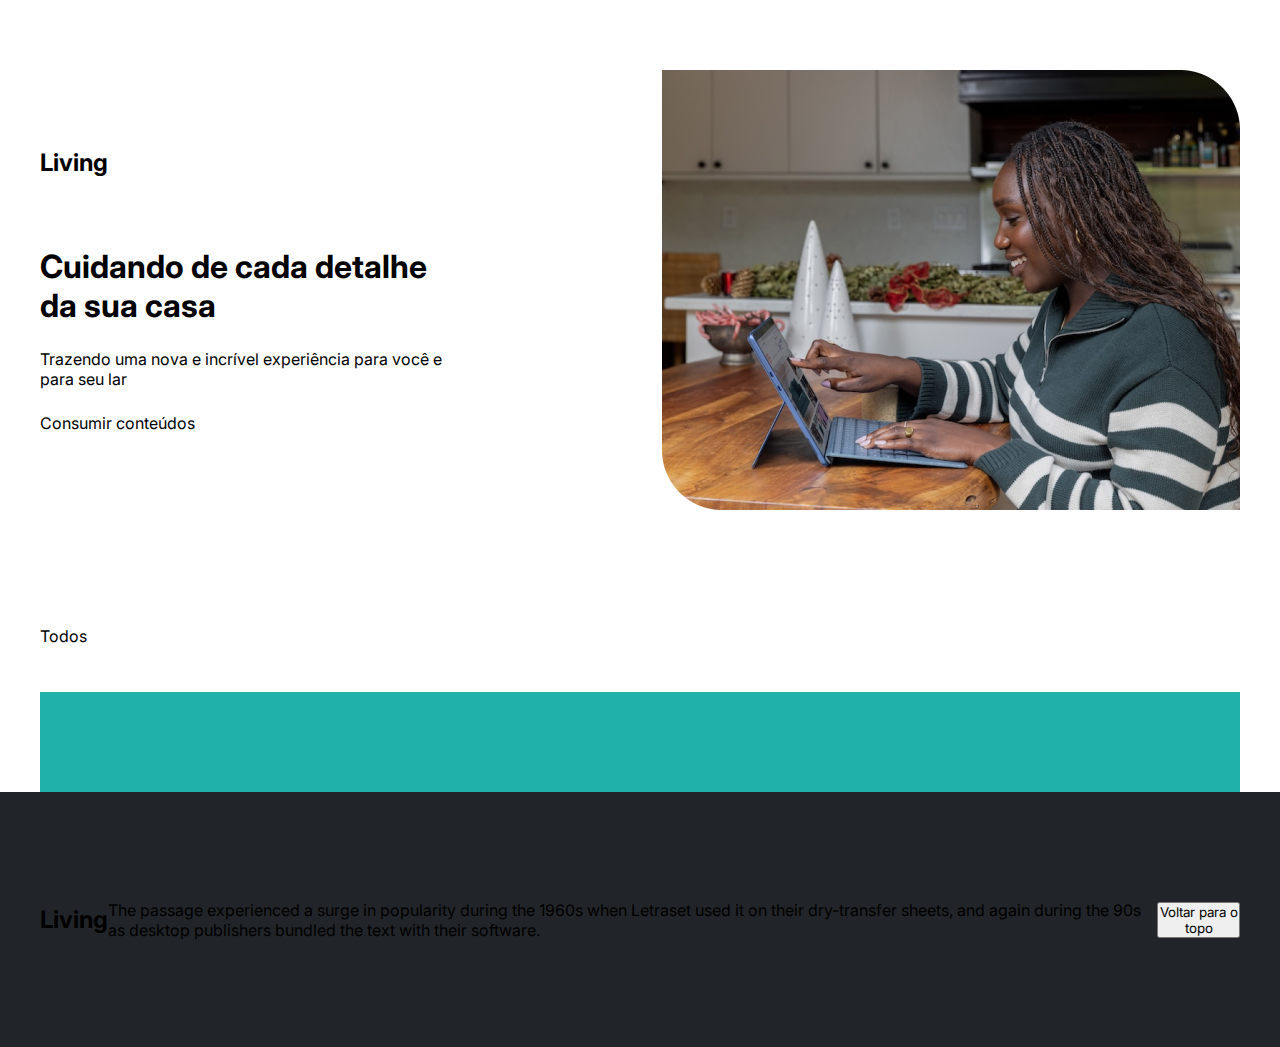
==== src/pages/home/index.html @ 44ef0538 "feat: styleHomePage" ====
<!DOCTYPE html>
<html lang="pt-br">
<head>
    <meta charset="UTF-8">
    <meta http-equiv="X-UA-Compatible" content="IE=edge">
    <meta name="viewport" content="width=device-width, initial-scale=1.0">
    <title>Living</title>
    <link rel="stylesheet" href="/src/styles/globalStyles.css">
    <link rel="stylesheet" href="index.css">
</head>
<body>
    <header class="container container-header">
        <section class="section-header-logo">
            <div class="container-logo">
                <h2>Living</h2>
            </div>
            <div class="container-slogan">
                <h1>Cuidando de cada detalhe da sua casa</h1>
                <span>
                    Trazendo uma nova e incrível experiência para você e para seu lar
                </span>
                <span>
                    Consumir conteúdos
                </span>
            </div>
        </section>
        <img class="img-header" src="/src/assets/img/img-header.png" alt="imagem do cabeçalho">
    </header>
    <main class="container">
        <nav class="container-nav-category">
            <ul class="list-category">
                <li>Todos</li>
            </ul>
        </nav>
        <ul class="list-news">

            <div class="container-observer"></div>
        </ul>
    </main>
    <footer class="container-footer">
        <div class="container container-footer-infor">
            <div class="container-logo">
                <h2>Living</h2>
            </div>
            <span>
                The passage experienced a surge in popularity during the 1960s when Letraset used it on their dry-transfer sheets, and again during the 90s as desktop publishers bundled the text with their software.
            </span>
            <button class="button-back-to-top">Voltar para o topo</button>
        </div>
    </footer>

    <script type="module" src="/src/pages/home/index.js"></script>
</body>
</html>
---- src/styles/globalStyles.css ----
@import url('https://fonts.googleapis.com/css2?family=Inter:wght@400;500;600;700;800;900&family=Nunito:wght@600;700&display=swap');

* {
  box-sizing: border-box;
  margin: 0;
  padding: 0;
  text-decoration: none;
  list-style: none;
  font-family: "Inter", sans-serif;
}

:root {
  --color-grey-100: #212529;
  --color-grey-200: #495057;
  --color-grey-300: #808387;
  --color-grey-400: #dee2e6;
  --color-grey-500: #e9ecef;
  --color-grey-600: #f1f3f5;
  --color-grey-700: #f8f9fa;
  --color-brand-100: #087f5b;
  --color-brand-200: #099268;
  --font-size-1: 2.5rem;
  --font-size-2: 1.75rem;
  --font-size-3: 1.25rem;
  --font-size-4: 1rem;
}


.container {
  margin: 0 auto;
  max-width: 1200px;
}
---- src/pages/home/index.css ----
/* style header */
.container-header {
    display: flex;
    align-items: center;
    justify-content: space-between;
    padding: 4.688rem 0;
    height: 36.25rem;
}

.section-header-logo {
    display: flex;
    flex-direction: column;
    justify-content: center;
    gap: 4.375rem;
}

.container-slogan {
    display: flex;
    flex-direction: column;
    gap: 1.5rem;
    width: 26.875rem;
}


/* style main */
.container-nav-category {
    margin: 2.875rem 0;
}

.list-category {
    display: flex;
    gap: 1.25rem;
}

.list-news {
    display: flex;
    gap: 2.75rem;
    flex-wrap: wrap;
}

.container-observer {
    background-color: lightseagreen;
    width: 100%;
    height: 100px;
}

/* style footer */
.container-footer {
    height: 15.938rem;
    background-color: var(--color-grey-100);
}

.container-footer-infor {
    display: flex;
    align-items: center;
    justify-content: space-between;
    height: 100%;
}
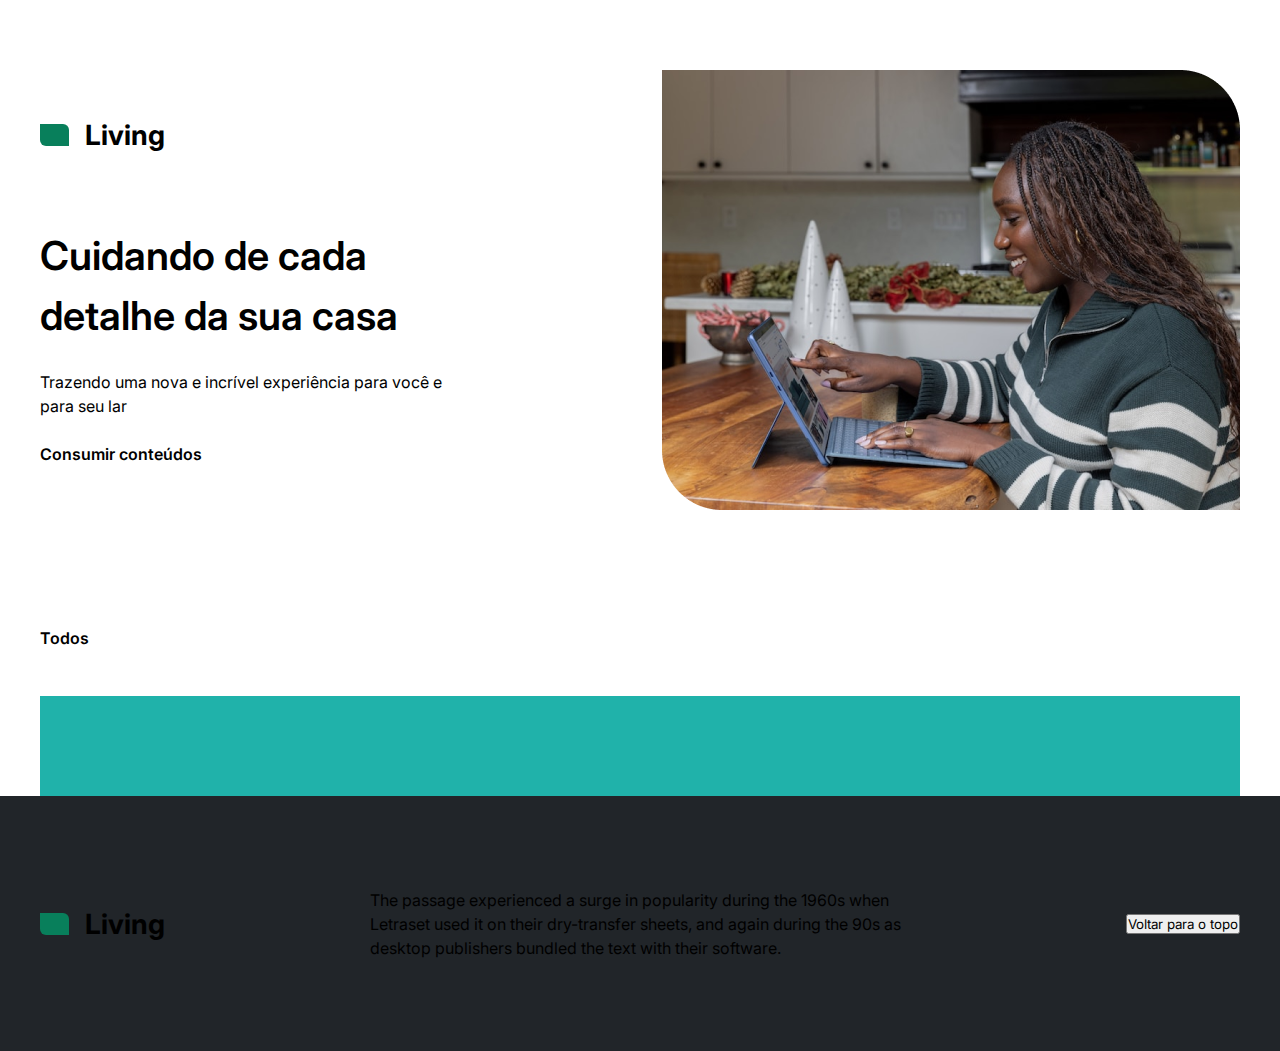
==== commit 515d251c: "feat: style texts" ====
--- a/src/pages/home/index.html
+++ b/src/pages/home/index.html
@@ -6,20 +6,23 @@
     <meta name="viewport" content="width=device-width, initial-scale=1.0">
     <title>Living</title>
     <link rel="stylesheet" href="/src/styles/globalStyles.css">
+    <link rel="stylesheet" href="/src/styles/texts.css">
+    <link rel="stylesheet" href="/src/styles/cards.css">
     <link rel="stylesheet" href="index.css">
 </head>
 <body>
     <header class="container container-header">
         <section class="section-header-logo">
             <div class="container-logo">
-                <h2>Living</h2>
+                <div class="logo"></div>
+                <h2 class="font-2-bold">Living</h2>
             </div>
             <div class="container-slogan">
-                <h1>Cuidando de cada detalhe da sua casa</h1>
-                <span>
+                <h1 class="font-1-semibold">Cuidando de cada <span class="">detalhe</span> da sua casa</h1>
+                <span class="font-4-regular">
                     Trazendo uma nova e incrível experiência para você e para seu lar
                 </span>
-                <span>
+                <span class="font-4-semibold">
                     Consumir conteúdos
                 </span>
             </div>
@@ -29,7 +32,7 @@
     <main class="container">
         <nav class="container-nav-category">
             <ul class="list-category">
-                <li>Todos</li>
+                <li class="font-4-semibold">Todos</li>
             </ul>
         </nav>
         <ul class="list-news">
@@ -40,9 +43,10 @@
     <footer class="container-footer">
         <div class="container container-footer-infor">
             <div class="container-logo">
-                <h2>Living</h2>
+                <div class="logo"></div>
+                <h2 class="font-2-bold">Living</h2>
             </div>
-            <span>
+            <span class="font-4-regular">
                 The passage experienced a surge in popularity during the 1960s when Letraset used it on their dry-transfer sheets, and again during the 90s as desktop publishers bundled the text with their software.
             </span>
             <button class="button-back-to-top">Voltar para o topo</button>
--- a/src/styles/globalStyles.css
+++ b/src/styles/globalStyles.css
@@ -19,6 +19,7 @@
   --color-grey-700: #f8f9fa;
   --color-brand-100: #087f5b;
   --color-brand-200: #099268;
+
   --font-size-1: 2.5rem;
   --font-size-2: 1.75rem;
   --font-size-3: 1.25rem;
@@ -29,4 +30,17 @@
 .container {
   margin: 0 auto;
   max-width: 1200px;
+}
+
+.container-logo {
+  display: flex;
+  align-items: center;
+  gap: 1rem;
+}
+
+.logo {
+  width: 29px;
+  height: 22px;
+  border-radius: 0 0.375rem;
+  background-color: var(--color-brand-100);
 }--- a/src/styles/texts.css
+++ b/src/styles/texts.css
@@ -0,0 +1,29 @@
+.font-1-semibold {
+    font-size: var(--font-size-1);
+    font-weight: 600;
+    line-height: 150%;
+}
+
+.font-2-bold {
+    font-size: var(--font-size-2);
+    font-weight: 700;
+    line-height: 150%;  
+}
+
+.font-3-semibold {
+    font-size: var(--font-size-3);
+    font-weight: 600;
+    line-height: 150%;
+}
+
+.font-4-semibold {
+    font-size: var(--font-size-4);
+    font-weight: 600;
+    line-height: 150%;
+}
+
+.font-4-regular {
+    font-size: var(--font-size-4);
+    font-weight: 400;
+    line-height: 150%;
+}
--- a/src/styles/cards.css
+++ b/src/styles/cards.css
@@ -0,0 +1,27 @@
+.card {
+    height: 26.25rem;
+    width: 34.25rem;
+    display: flex;
+    flex-direction: column;
+    gap: 1.5rem;
+}
+
+.container-img-card{
+    width: 100%;
+    height: 10.75rem;
+    overflow: hidden;
+}
+
+.container-img-card > img {
+    width: 100%;
+    height: 100%;
+    object-fit: cover;
+}
+
+.container-info-card {
+    display: flex;
+    flex-direction: column;
+    justify-content: space-between;
+    gap: 1rem;
+    height: 10.75rem;
+}--- a/src/pages/home/index.css
+++ b/src/pages/home/index.css
@@ -55,4 +55,8 @@
     align-items: center;
     justify-content: space-between;
     height: 100%;
+}
+
+.container-footer-infor > span {
+    width: 551px;
 }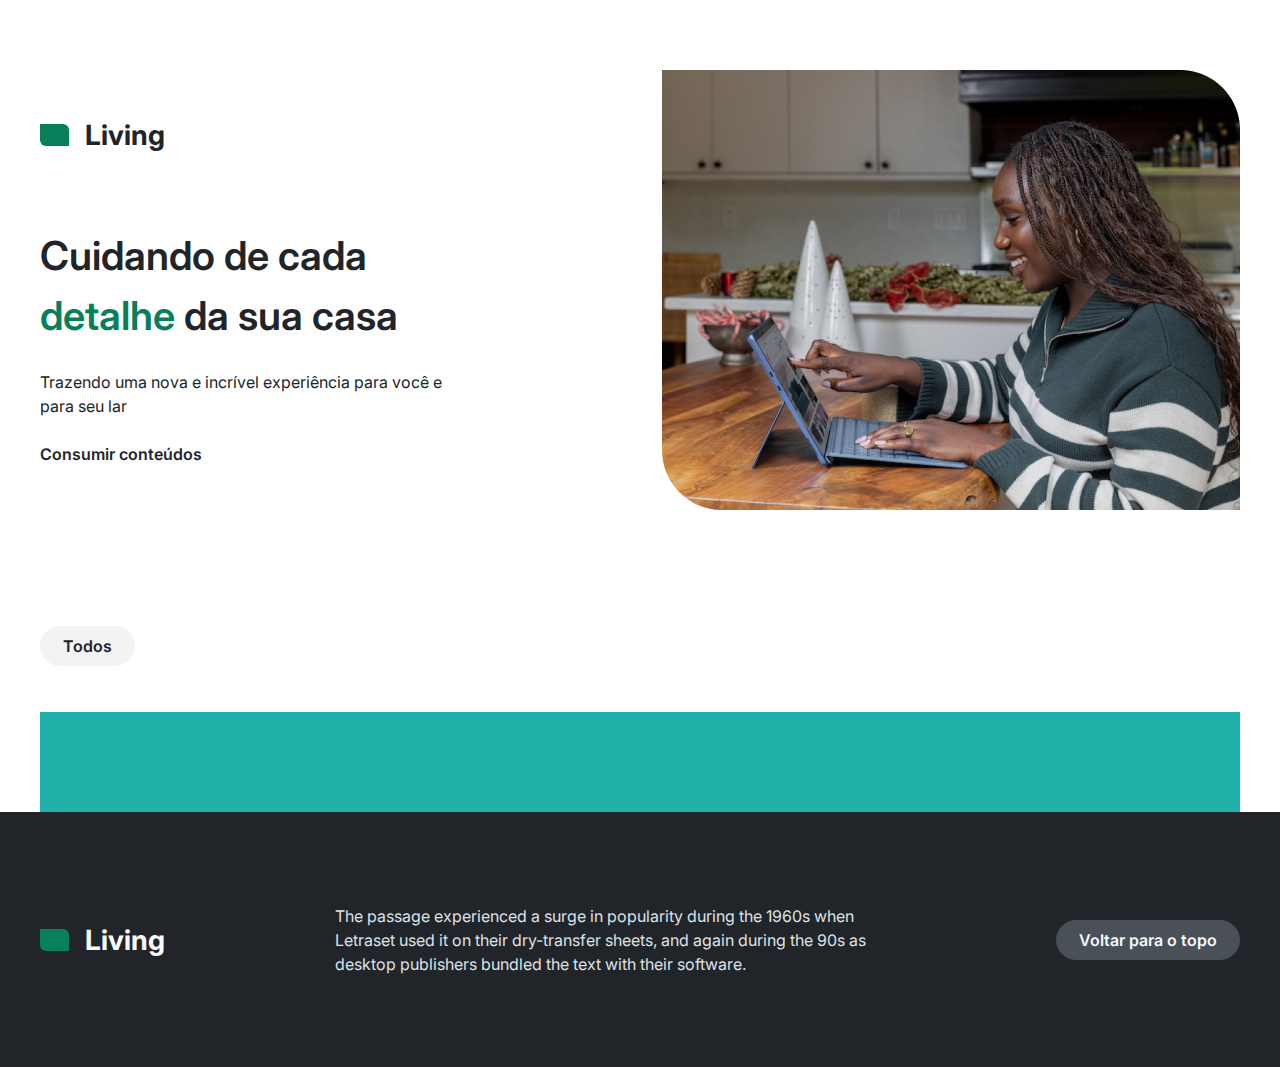
==== commit 60b84f29: "feat: style buttons" ====
--- a/src/pages/home/index.html
+++ b/src/pages/home/index.html
@@ -7,6 +7,8 @@
     <title>Living</title>
     <link rel="stylesheet" href="/src/styles/globalStyles.css">
     <link rel="stylesheet" href="/src/styles/texts.css">
+    <link rel="stylesheet" href="/src/styles/colors.css">
+    <link rel="stylesheet" href="/src/styles/buttons.css">
     <link rel="stylesheet" href="/src/styles/cards.css">
     <link rel="stylesheet" href="index.css">
 </head>
@@ -18,7 +20,7 @@
                 <h2 class="font-2-bold">Living</h2>
             </div>
             <div class="container-slogan">
-                <h1 class="font-1-semibold">Cuidando de cada <span class="">detalhe</span> da sua casa</h1>
+                <h1 class="font-1-semibold">Cuidando de cada <span class="green">detalhe</span> da sua casa</h1>
                 <span class="font-4-regular">
                     Trazendo uma nova e incrível experiência para você e para seu lar
                 </span>
@@ -32,7 +34,7 @@
     <main class="container">
         <nav class="container-nav-category">
             <ul class="list-category">
-                <li class="font-4-semibold">Todos</li>
+                <li class="font-4-semibold button-primary button-category-default gray-2">Todos</li>
             </ul>
         </nav>
         <ul class="list-news">
@@ -44,12 +46,12 @@
         <div class="container container-footer-infor">
             <div class="container-logo">
                 <div class="logo"></div>
-                <h2 class="font-2-bold">Living</h2>
+                <h2 class="font-2-bold white">Living</h2>
             </div>
-            <span class="font-4-regular">
+            <span class="font-4-regular grey-4">
                 The passage experienced a surge in popularity during the 1960s when Letraset used it on their dry-transfer sheets, and again during the 90s as desktop publishers bundled the text with their software.
             </span>
-            <button class="button-back-to-top">Voltar para o topo</button>
+            <button class="button-primary button-back-to-top font-4-semibold white">Voltar para o topo</button>
         </div>
     </footer>
 
--- a/src/styles/globalStyles.css
+++ b/src/styles/globalStyles.css
@@ -7,6 +7,7 @@
   text-decoration: none;
   list-style: none;
   font-family: "Inter", sans-serif;
+  color: var(--color-grey-100);
 }
 
 :root {
--- a/src/styles/colors.css
+++ b/src/styles/colors.css
@@ -0,0 +1,35 @@
+.white {
+    color: var(--color-grey-700);
+}
+
+.green {
+    color: var(--color-brand-100);
+}
+
+.grey-1 {
+    color: var(--color-grey-100);
+}
+
+.grey-2 {
+    color: var(--color-grey-200);
+}
+
+.grey-3 {
+    color: var(--color-grey-300);
+}
+
+.grey-4 {
+    color: var(--color-grey-400);
+}
+
+.grey-5 {
+    color: var(--color-grey-500);
+}
+
+.grey-6 {
+    color: var(--color-grey-600);
+}
+
+.grey-7 {
+    color: var(--color-grey-700);
+}
--- a/src/styles/buttons.css
+++ b/src/styles/buttons.css
@@ -0,0 +1,43 @@
+.link-post {
+    color: var(--color-brand-100);
+    width: 141px;
+    transition: 0.3s ease;
+}
+.link-post:hover {
+    border-bottom: 1px solid var(--color-brand-100);
+}
+
+.button-primary {
+    border-radius: 2rem;
+    padding: 0.438rem 1.375rem;
+    cursor: pointer;
+    transition: 0.3s ease;
+}
+
+.button-back-to-top {
+    background-color: var(--color-grey-200);
+    border: 1px solid var(--color-grey-200);
+}
+.button-back-to-top:hover {
+    background-color: var(--color-grey-300);
+    border: 1px solid var(--color-grey-300);
+    scale: 1.1;
+}
+
+.button-category-green {
+    background-color: var(--color-brand-100);
+    border: 1px solid var(--color-brand-100);
+}
+.button-category-green:hover {
+    background-color: var(--color-brand-200);
+    border: 1px solid var(--color-brand-200);
+}
+
+.button-category-default {
+    background-color: var(--color-grey-600);
+    border: 1px solid var(--color-grey-600);
+}
+.button-category-default:hover {
+    background-color: var(--color-grey-500);
+    border: 1px solid var(--color-grey-500);
+}
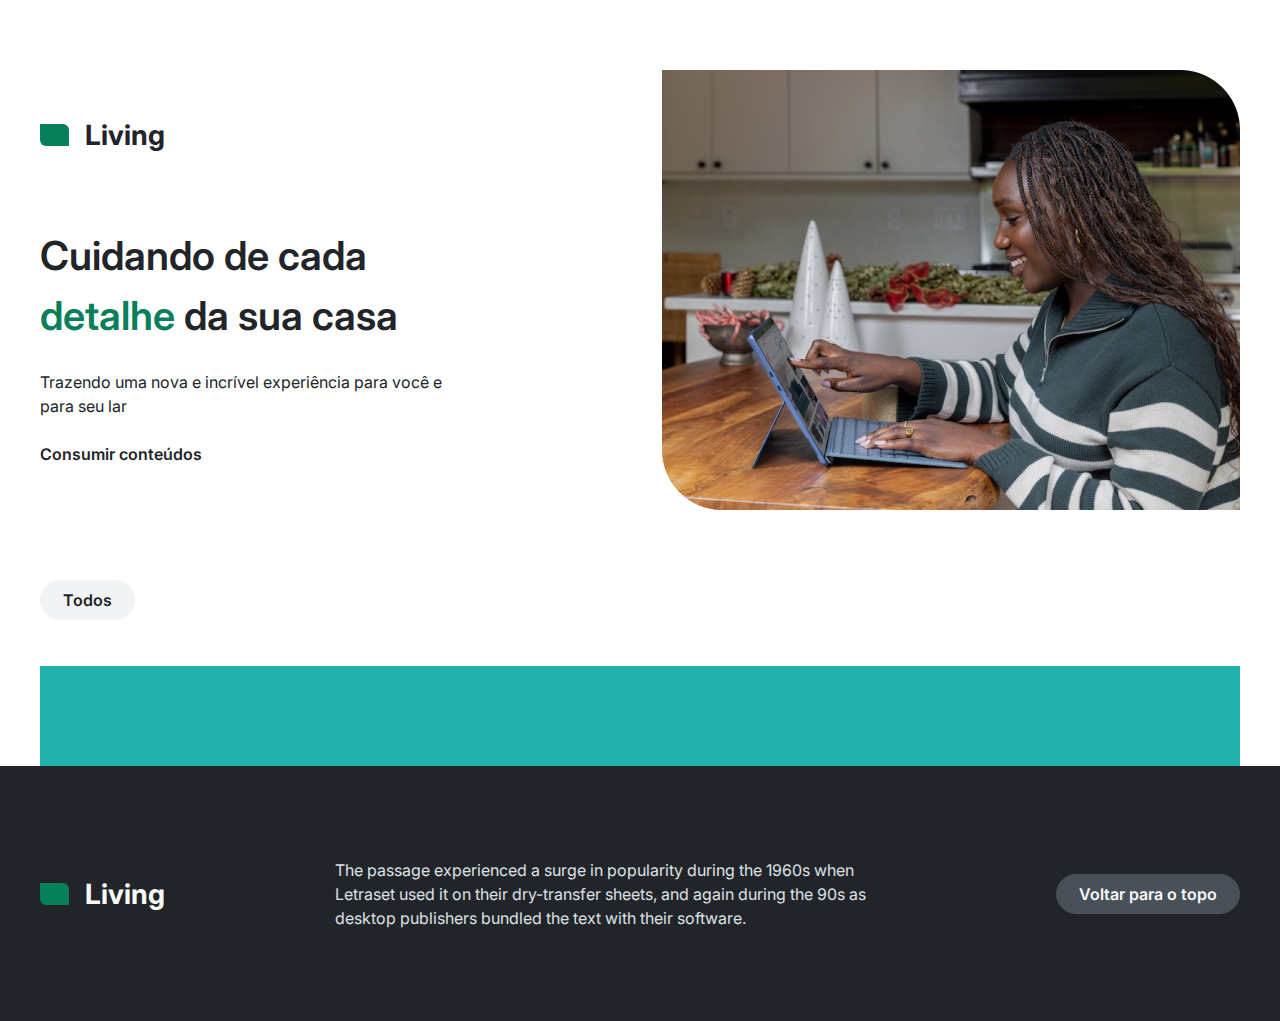
==== commit a439ea9f: "feat: access post" ====
--- a/src/pages/home/index.html
+++ b/src/pages/home/index.html
@@ -51,7 +51,7 @@
             <span class="font-4-regular grey-4">
                 The passage experienced a surge in popularity during the 1960s when Letraset used it on their dry-transfer sheets, and again during the 90s as desktop publishers bundled the text with their software.
             </span>
-            <button class="button-primary button-back-to-top font-4-semibold white">Voltar para o topo</button>
+            <button class="button-primary button-back-to-top font-4-semibold white" id="back-top">Voltar para o topo</button>
         </div>
     </footer>
 
--- a/src/pages/home/index.css
+++ b/src/pages/home/index.css
@@ -24,7 +24,7 @@
 
 /* style main */
 .container-nav-category {
-    margin: 2.875rem 0;
+    margin: 0 0 2.875rem 0;
 }
 
 .list-category {
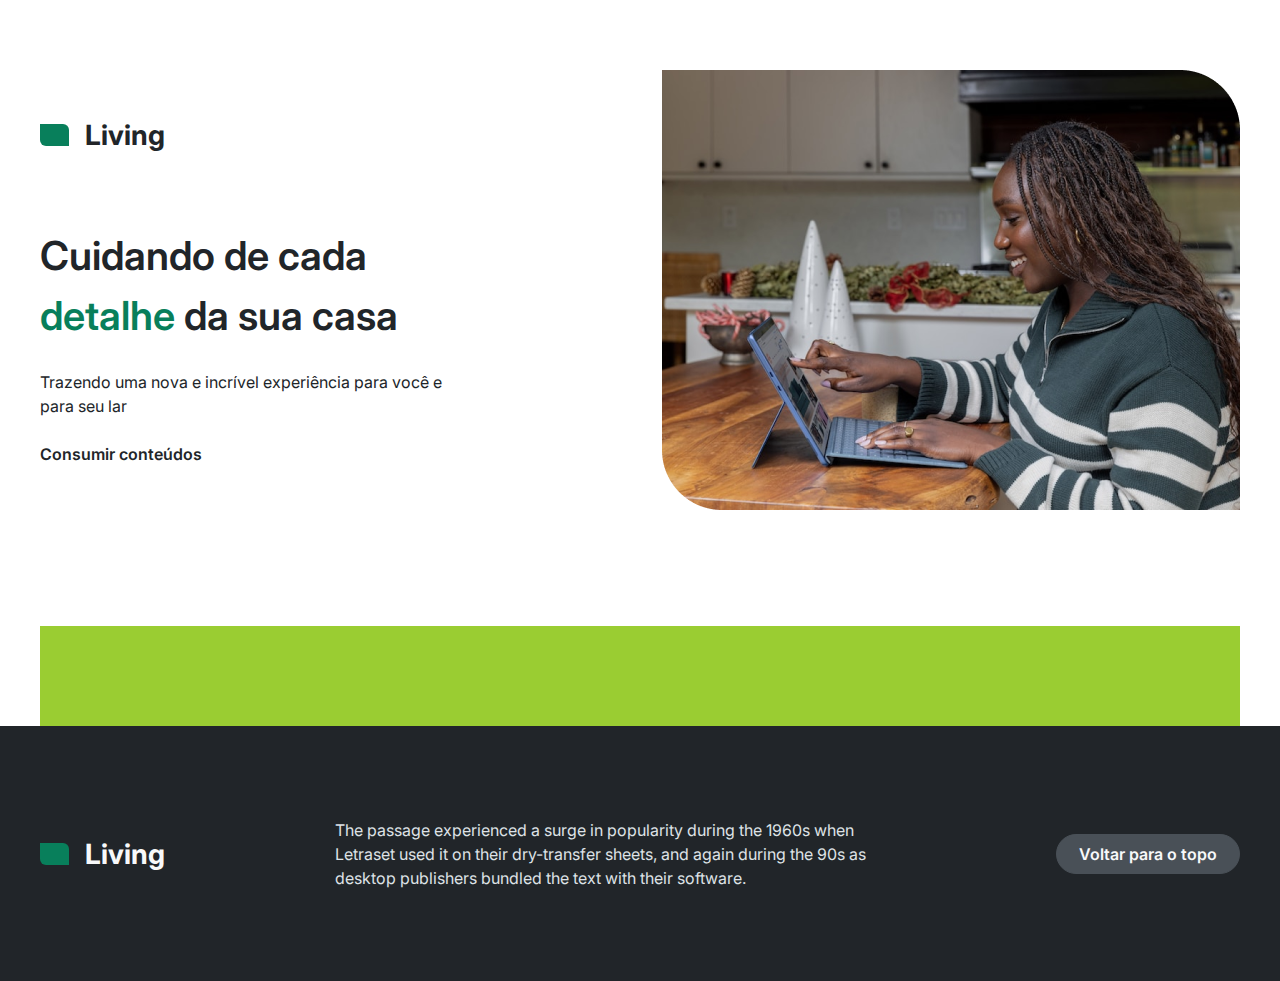
==== commit 00c8c8be: "feat: render categories" ====
--- a/src/pages/home/index.html
+++ b/src/pages/home/index.html
@@ -34,7 +34,7 @@
     <main class="container">
         <nav class="container-nav-category">
             <ul class="list-category">
-                <li class="font-4-semibold button-primary button-category-default gray-2">Todos</li>
+                
             </ul>
         </nav>
         <ul class="list-news">
--- a/src/styles/globalStyles.css
+++ b/src/styles/globalStyles.css
@@ -27,9 +27,15 @@
   --font-size-4: 1rem;
 }
 
+body {
+  display: flex;
+  flex-direction: column;
+  justify-content: space-between;
+}
 
 .container {
   margin: 0 auto;
+  width: 100%;
   max-width: 1200px;
 }
 
--- a/src/pages/home/index.css
+++ b/src/pages/home/index.css
@@ -5,6 +5,7 @@
     justify-content: space-between;
     padding: 4.688rem 0;
     height: 36.25rem;
+    width: 100%;
 }
 
 .section-header-logo {
@@ -21,6 +22,11 @@
     width: 26.875rem;
 }
 
+.container-observer {
+    width: 100%;
+    height: 100px;
+    background-color: yellowgreen;
+}
 
 /* style main */
 .container-nav-category {
@@ -36,13 +42,9 @@
     display: flex;
     gap: 2.75rem;
     flex-wrap: wrap;
+    width: 100%;
 }
 
-.container-observer {
-    background-color: lightseagreen;
-    width: 100%;
-    height: 100px;
-}
 
 /* style footer */
 .container-footer {
@@ -55,6 +57,7 @@
     align-items: center;
     justify-content: space-between;
     height: 100%;
+    width: 100%;
 }
 
 .container-footer-infor > span {
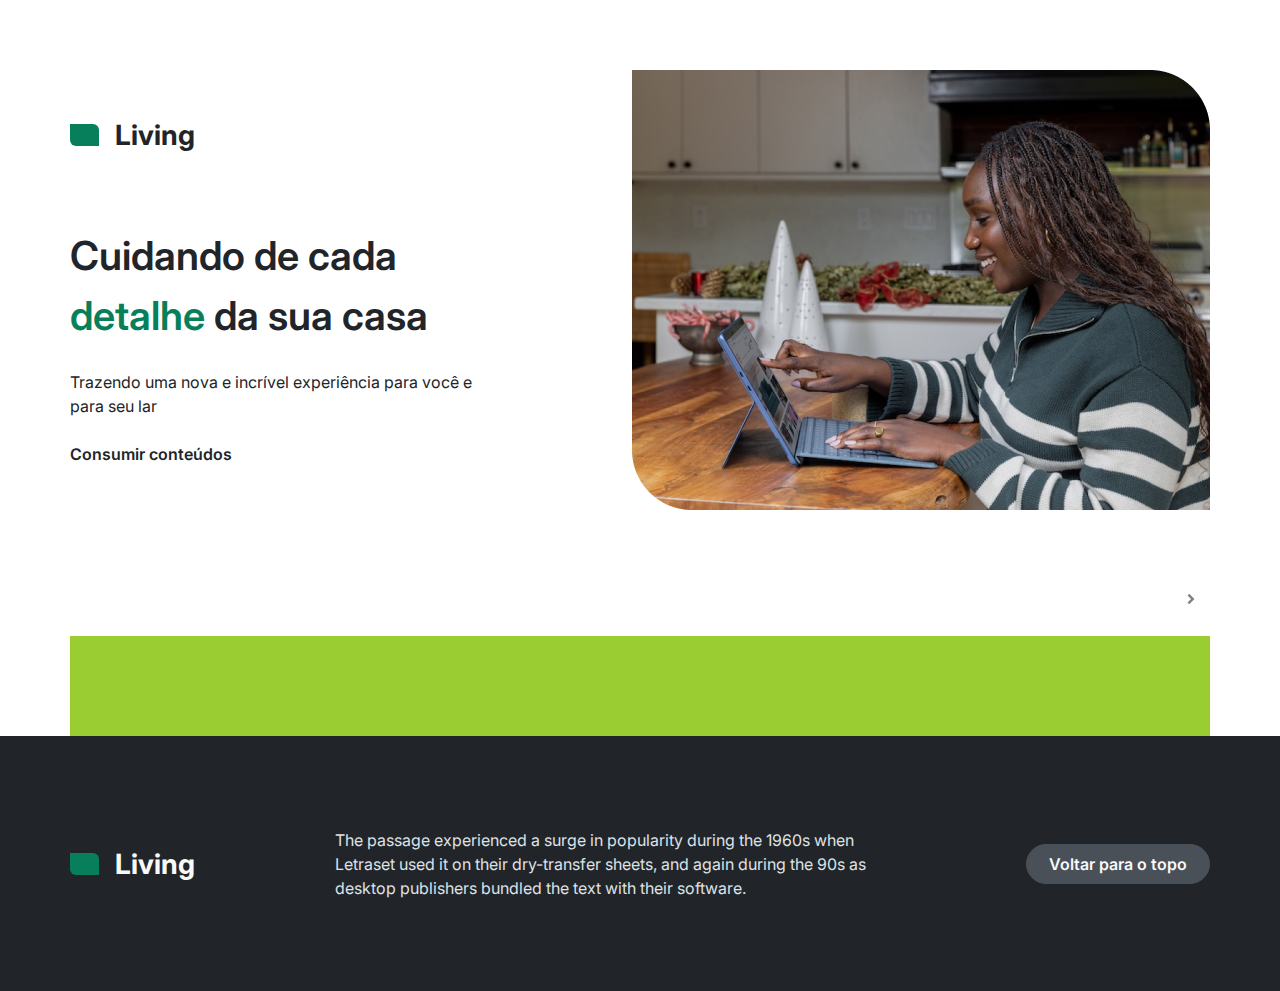
==== commit 52fb922e: "feat: style categories" ====
--- a/src/pages/home/index.html
+++ b/src/pages/home/index.html
@@ -34,7 +34,10 @@
     <main class="container">
         <nav class="container-nav-category">
             <ul class="list-category">
-                
+                <div class="smoke"></div>
+                <button class="btn-arrow">
+                    <img src="/src/assets/img/angle-right.png" alt="icone de seta">
+                </button>
             </ul>
         </nav>
         <ul class="list-news">
--- a/src/styles/globalStyles.css
+++ b/src/styles/globalStyles.css
@@ -36,7 +36,8 @@
 .container {
   margin: 0 auto;
   width: 100%;
-  max-width: 1200px;
+  max-width: 1140px;
+/*   background-color: #087f5b; */
 }
 
 .container-logo {
--- a/src/pages/home/index.css
+++ b/src/pages/home/index.css
@@ -31,17 +31,69 @@
 /* style main */
 .container-nav-category {
     margin: 0 0 2.875rem 0;
+    position: relative;
 }
 
 .list-category {
     display: flex;
     gap: 1.25rem;
+    overflow-x: auto;
+    padding-bottom: 10px;
+}
+.list-category::-webkit-scrollbar {
+    overflow: hidden;
+    height: 10px;
+}
+.list-category::-webkit-scrollbar-thumb:hover {
+    background-color: var(--color-grey-300);
+    border-radius: 8px;
+}
+
+.smoke {
+    position: absolute;
+    right: 0;
+    width: 50px;
+    height: 100%;
+    box-shadow: inset -20px 0px 20px 0px rgb(255, 255, 255);
+}
+
+.btn-arrow {
+    position: absolute;
+    right: 0;
+    width: 38px;
+    height: 38px;
+    display: flex;
+    align-items: center;
+    justify-content: center;
+    border: none;
+    background-color: transparent;
+    cursor: pointer;
+    border-radius: 50%;
+}
+.btn-arrow:hover {
+    background-color: var(--color-grey-400);
+}
+.btn-arrow:disabled {
+    opacity: 40%;
+    background-color: transparent;
+}
+
+
+.btn-arrow > img {
+    opacity: 0.7;
+}
+.btn-arrow:hover > img {
+    opacity: 1;
+}
+.btn-arrow:disabled:hover > img {
+    opacity: 0.7;
 }
 
 .list-news {
     display: flex;
     gap: 2.75rem;
     flex-wrap: wrap;
+    justify-content: space-between;
     width: 100%;
 }
 
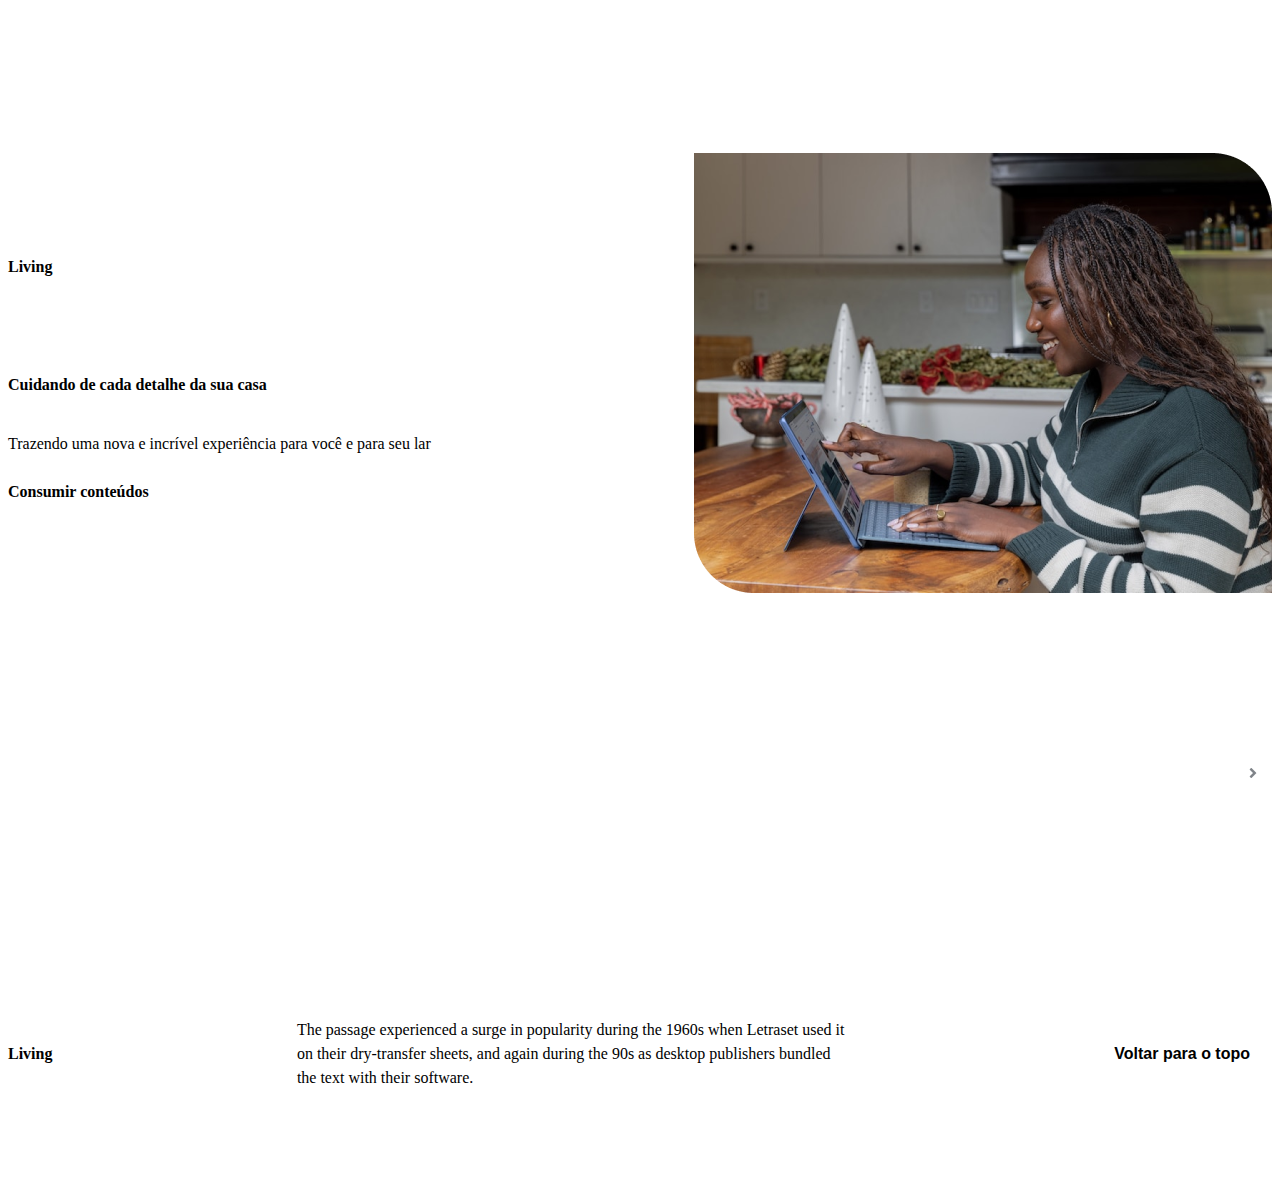
==== commit 5f4005d0: "Update index.html" ====
--- a/src/pages/home/index.html
+++ b/src/pages/home/index.html
@@ -5,7 +5,7 @@
     <meta http-equiv="X-UA-Compatible" content="IE=edge">
     <meta name="viewport" content="width=device-width, initial-scale=1.0">
     <title>Living</title>
-    <link rel="stylesheet" href="/src/styles/globalStyles.css">
+    <link rel="stylesheet" href="../../../src/styles/globalStyle.css">
     <link rel="stylesheet" href="/src/styles/texts.css">
     <link rel="stylesheet" href="/src/styles/colors.css">
     <link rel="stylesheet" href="/src/styles/buttons.css">
@@ -60,4 +60,4 @@
 
     <script type="module" src="/src/pages/home/index.js"></script>
 </body>
-</html>+</html>
--- a/src/pages/home/index.css
+++ b/src/pages/home/index.css
@@ -25,7 +25,6 @@
 .container-observer {
     width: 100%;
     height: 100px;
-    background-color: yellowgreen;
 }
 
 /* style main */
